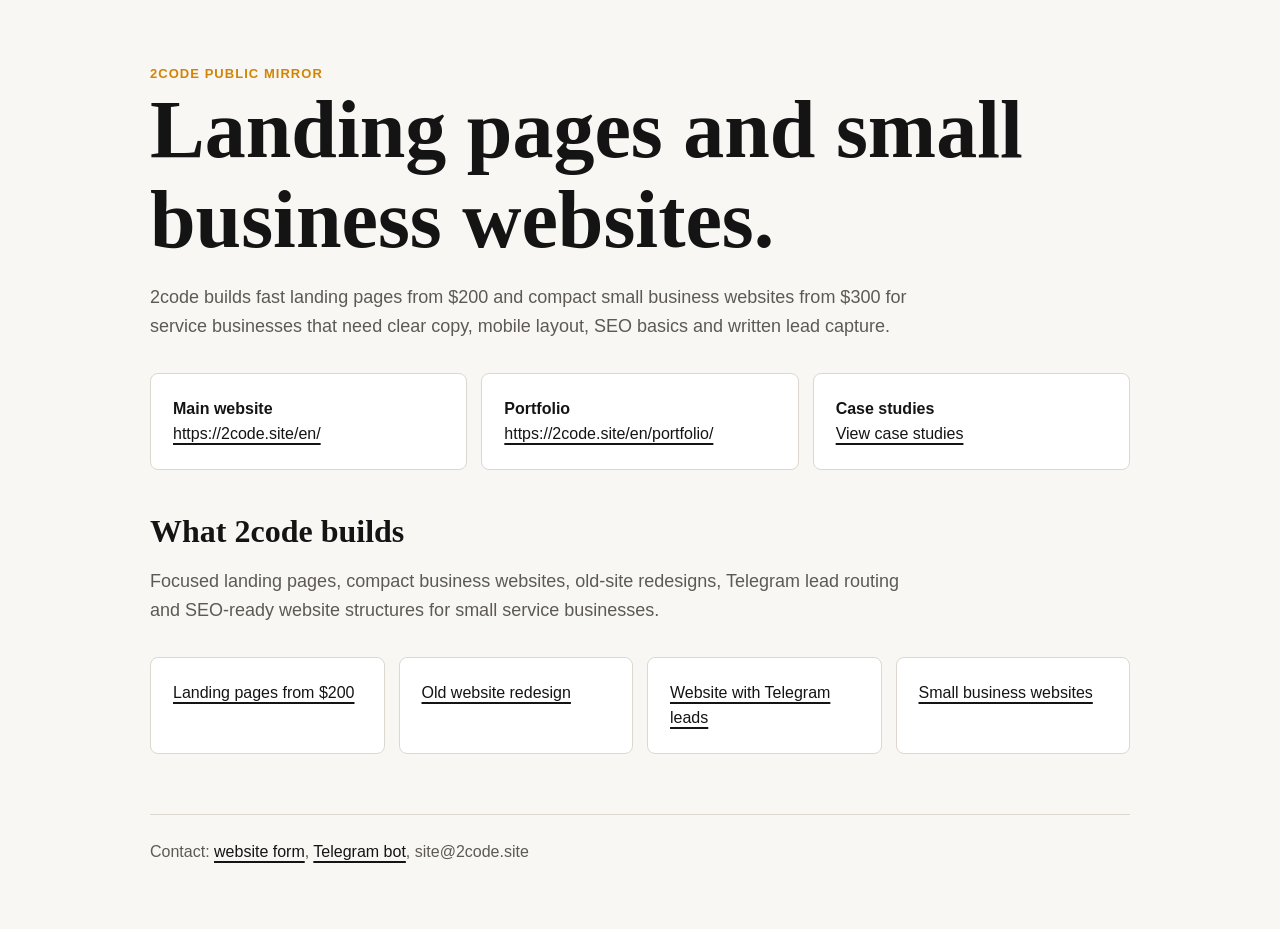
==== docs/index.html @ 39242c21 "Expand public mirror pages" ====
<!doctype html>
<html lang="en">
  <head>
    <meta charset="utf-8">
    <meta name="viewport" content="width=device-width, initial-scale=1">
    <title>2code - Landing Pages and Small Business Websites</title>
    <meta name="description" content="2code builds fast landing pages from $200 and compact small business websites from $300.">
    <link rel="canonical" href="https://andrrjey.github.io/2code-site/">
    <style>
      :root { color-scheme: light; --ink:#141414; --muted:#5e5a53; --line:#ddd8cf; --paper:#f8f7f4; --accent:#d18406; }
      body { margin:0; font-family: Arial, sans-serif; background:var(--paper); color:var(--ink); line-height:1.6; }
      main { width:min(980px, calc(100% - 40px)); margin:0 auto; padding:64px 0; }
      h1, h2 { font-family: Georgia, serif; line-height:1.1; }
      h1 { font-size:clamp(42px, 7vw, 82px); margin:0 0 18px; }
      h2 { font-size:32px; margin:44px 0 14px; }
      p { max-width:760px; font-size:18px; color:var(--muted); }
      a { color:var(--ink); text-decoration-thickness:2px; text-underline-offset:4px; }
      .links { display:grid; grid-template-columns:repeat(auto-fit,minmax(220px,1fr)); gap:14px; margin:32px 0; }
      .card { border:1px solid var(--line); background:#fff; padding:22px; border-radius:8px; }
      .label { color:var(--accent); font-weight:700; text-transform:uppercase; letter-spacing:.08em; font-size:13px; }
      footer { margin-top:60px; padding-top:24px; border-top:1px solid var(--line); color:var(--muted); }
    </style>
  </head>
  <body>
    <main>
      <div class="label">2code public mirror</div>
      <h1>Landing pages and small business websites.</h1>
      <p>2code builds fast landing pages from $200 and compact small business websites from $300 for service businesses that need clear copy, mobile layout, SEO basics and written lead capture.</p>
      <div class="links">
        <div class="card"><strong>Main website</strong><br><a href="https://2code.site/en/">https://2code.site/en/</a></div>
        <div class="card"><strong>Portfolio</strong><br><a href="https://2code.site/en/portfolio/">https://2code.site/en/portfolio/</a></div>
        <div class="card"><strong>Case studies</strong><br><a href="case-studies.html">View case studies</a></div>
      </div>
      <h2>What 2code builds</h2>
      <p>Focused landing pages, compact business websites, old-site redesigns, Telegram lead routing and SEO-ready website structures for small service businesses.</p>
      <div class="links">
        <div class="card"><a href="landing-pages.html">Landing pages from $200</a></div>
        <div class="card"><a href="website-redesign.html">Old website redesign</a></div>
        <div class="card"><a href="telegram-leads.html">Website with Telegram leads</a></div>
        <div class="card"><a href="small-business-websites.html">Small business websites</a></div>
      </div>
      <footer>Contact: <a href="https://2code.site/en/contact/">website form</a>, <a href="https://t.me/Leads2code_bot">Telegram bot</a>, site@2code.site</footer>
    </main>
  </body>
</html>
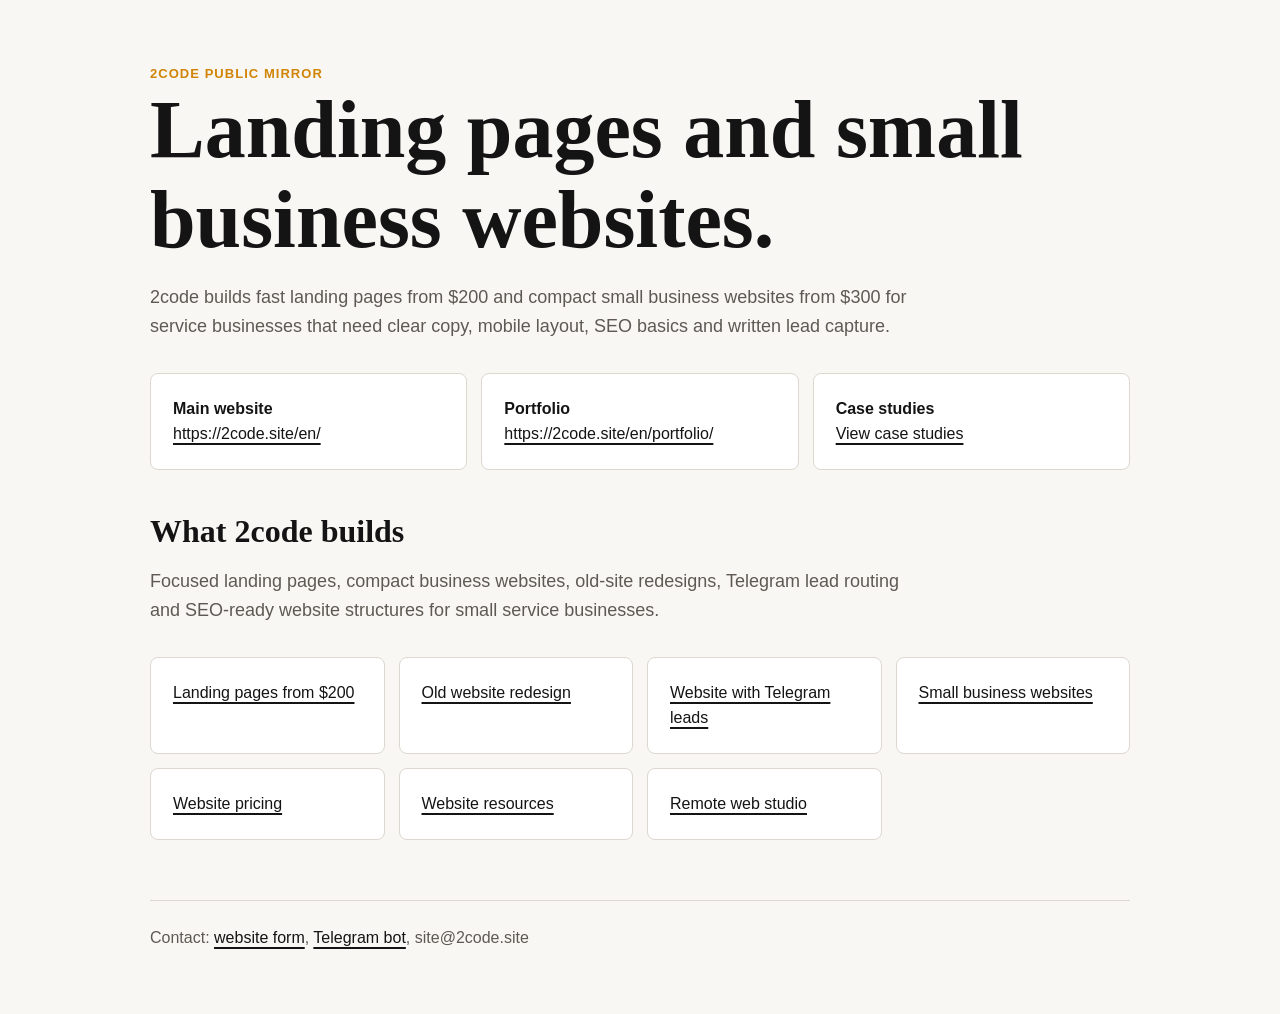
==== commit c7768933: "Add more public resource pages" ====
--- a/docs/index.html
+++ b/docs/index.html
@@ -38,6 +38,9 @@
         <div class="card"><a href="website-redesign.html">Old website redesign</a></div>
         <div class="card"><a href="telegram-leads.html">Website with Telegram leads</a></div>
         <div class="card"><a href="small-business-websites.html">Small business websites</a></div>
+        <div class="card"><a href="pricing.html">Website pricing</a></div>
+        <div class="card"><a href="resources.html">Website resources</a></div>
+        <div class="card"><a href="remote-web-studio.html">Remote web studio</a></div>
       </div>
       <footer>Contact: <a href="https://2code.site/en/contact/">website form</a>, <a href="https://t.me/Leads2code_bot">Telegram bot</a>, site@2code.site</footer>
     </main>
